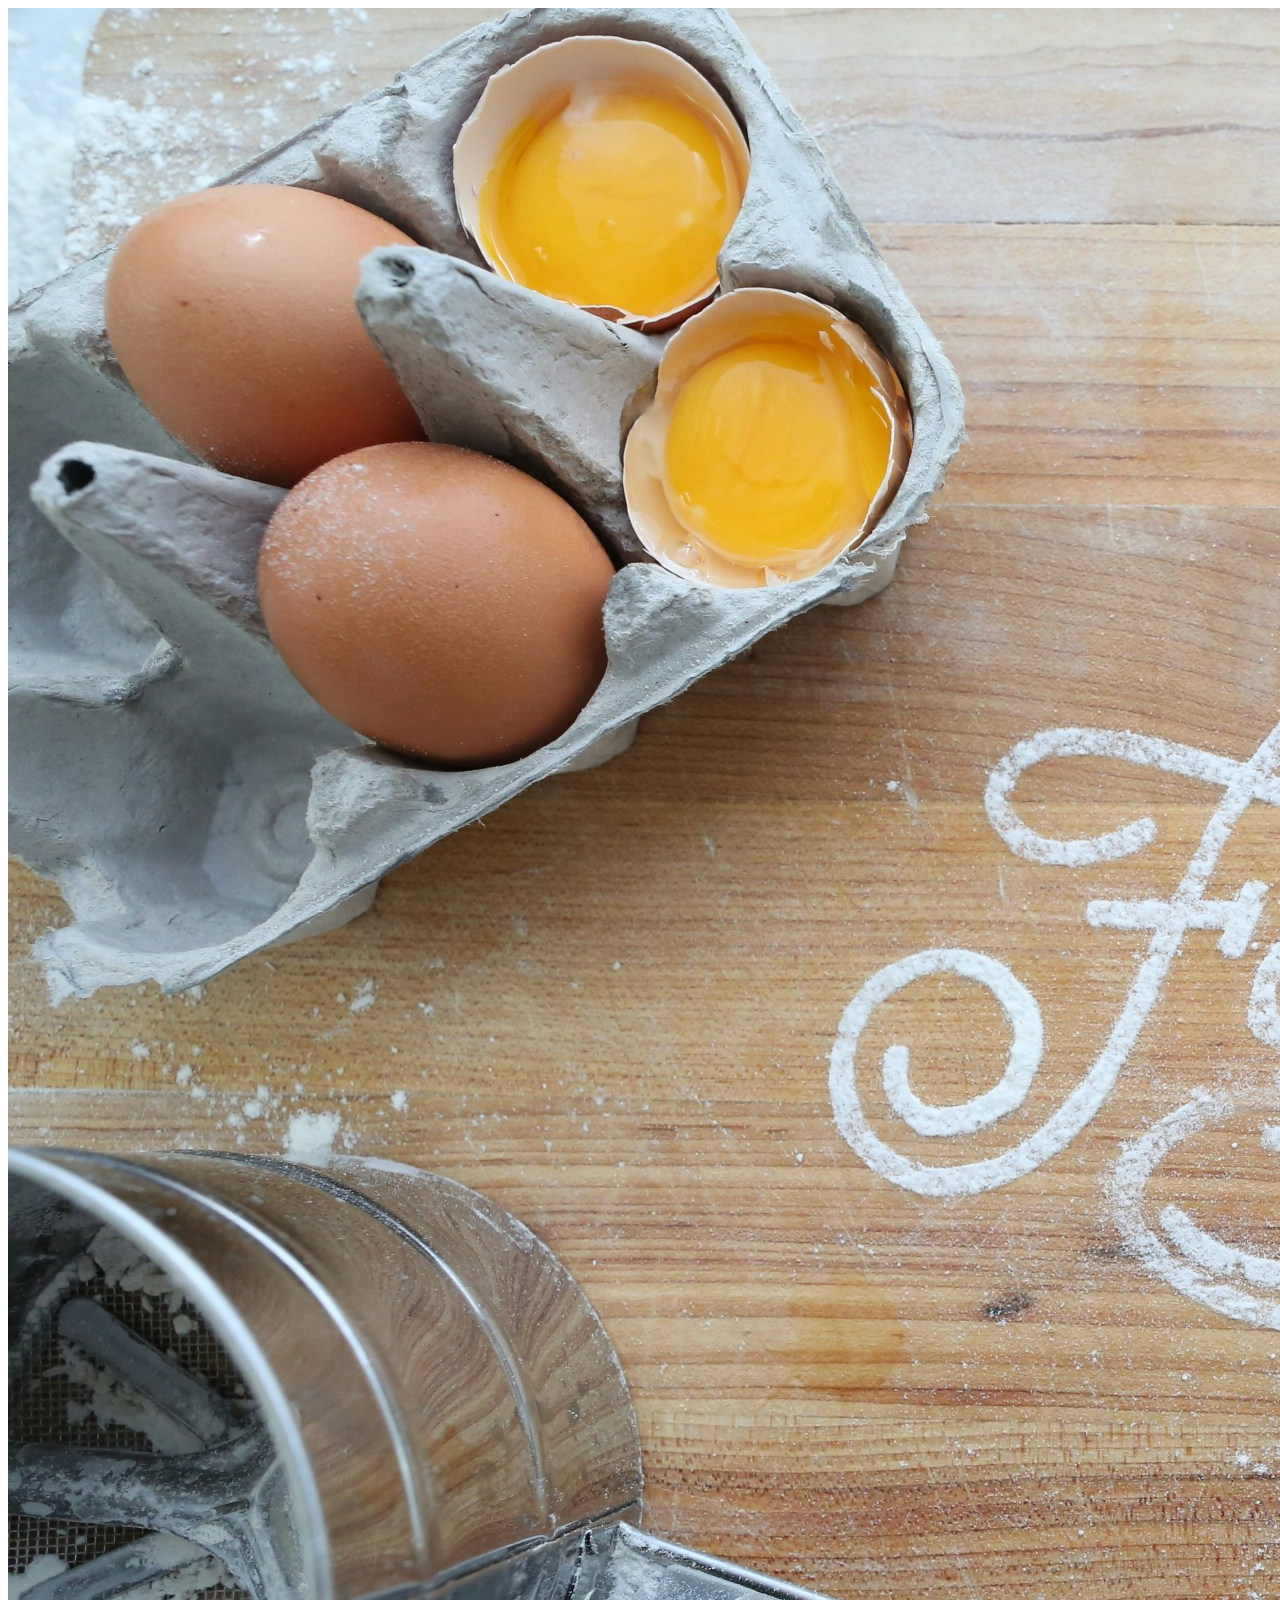
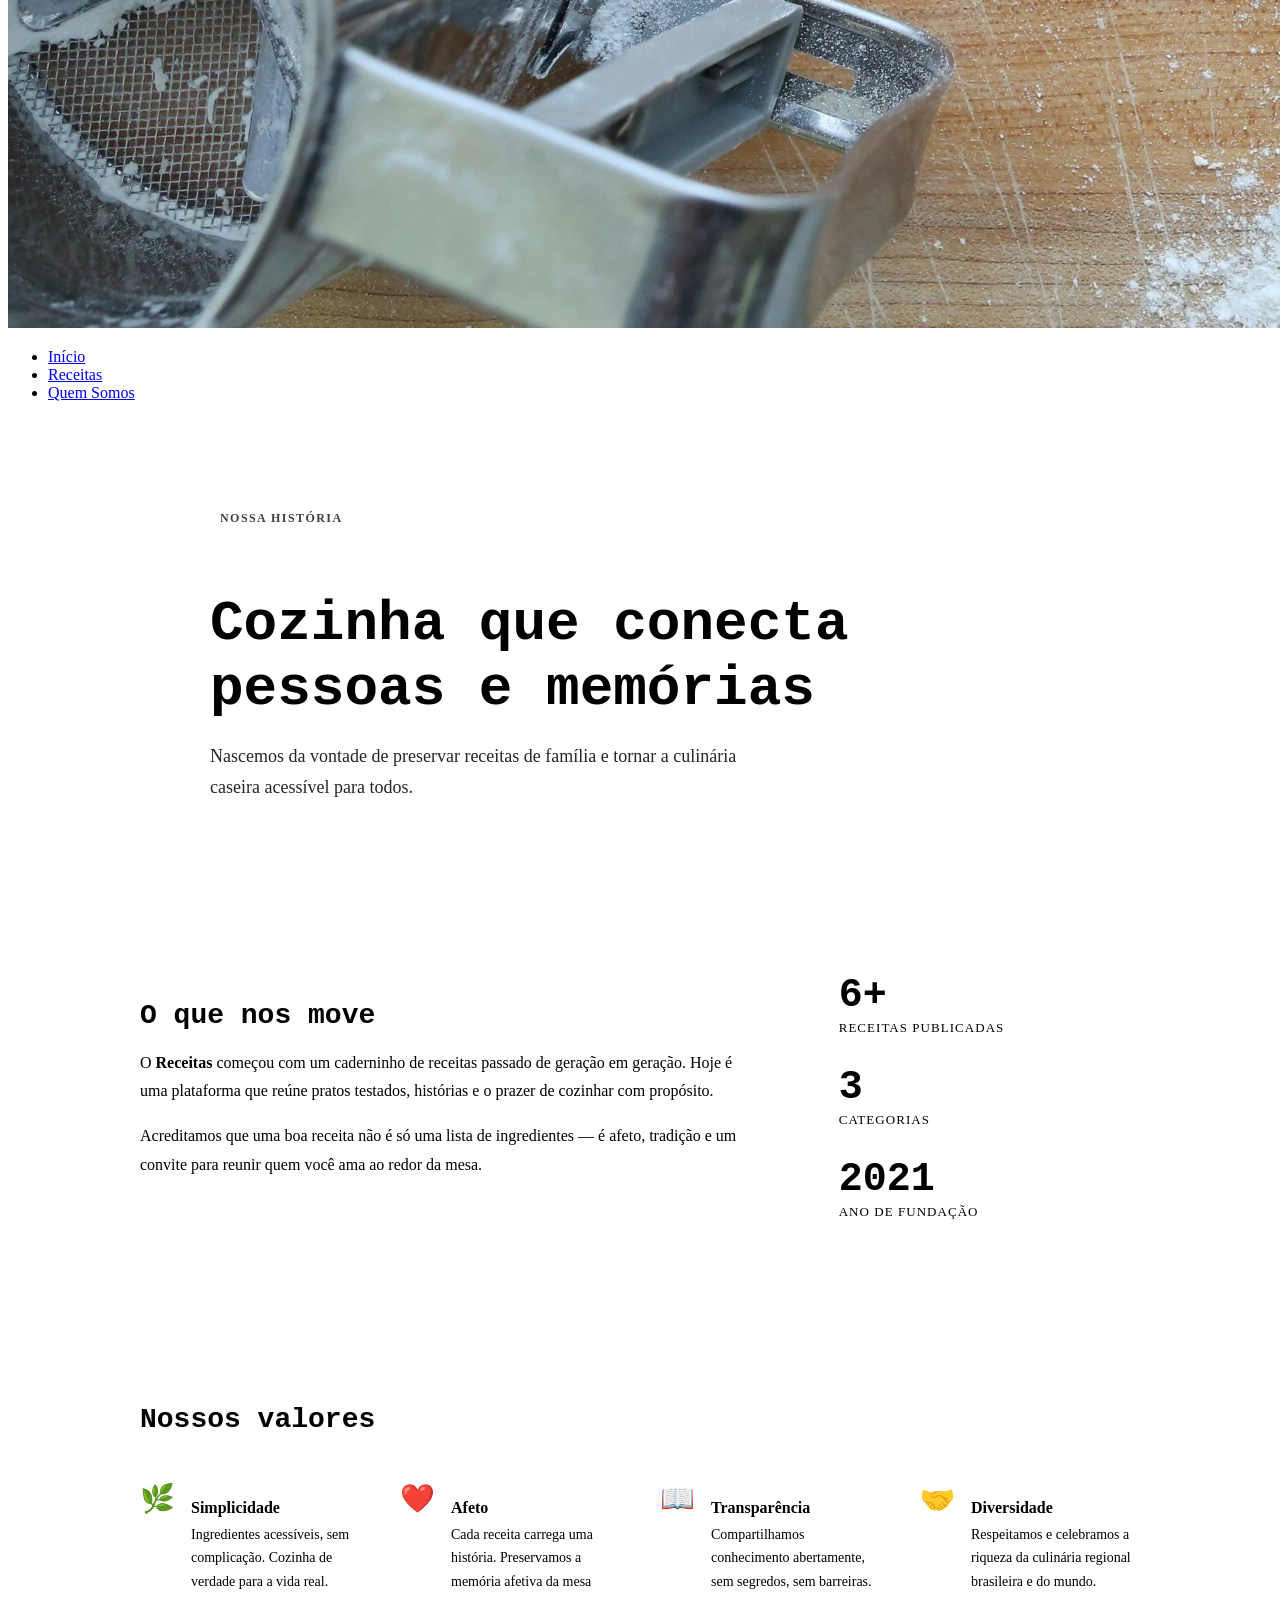
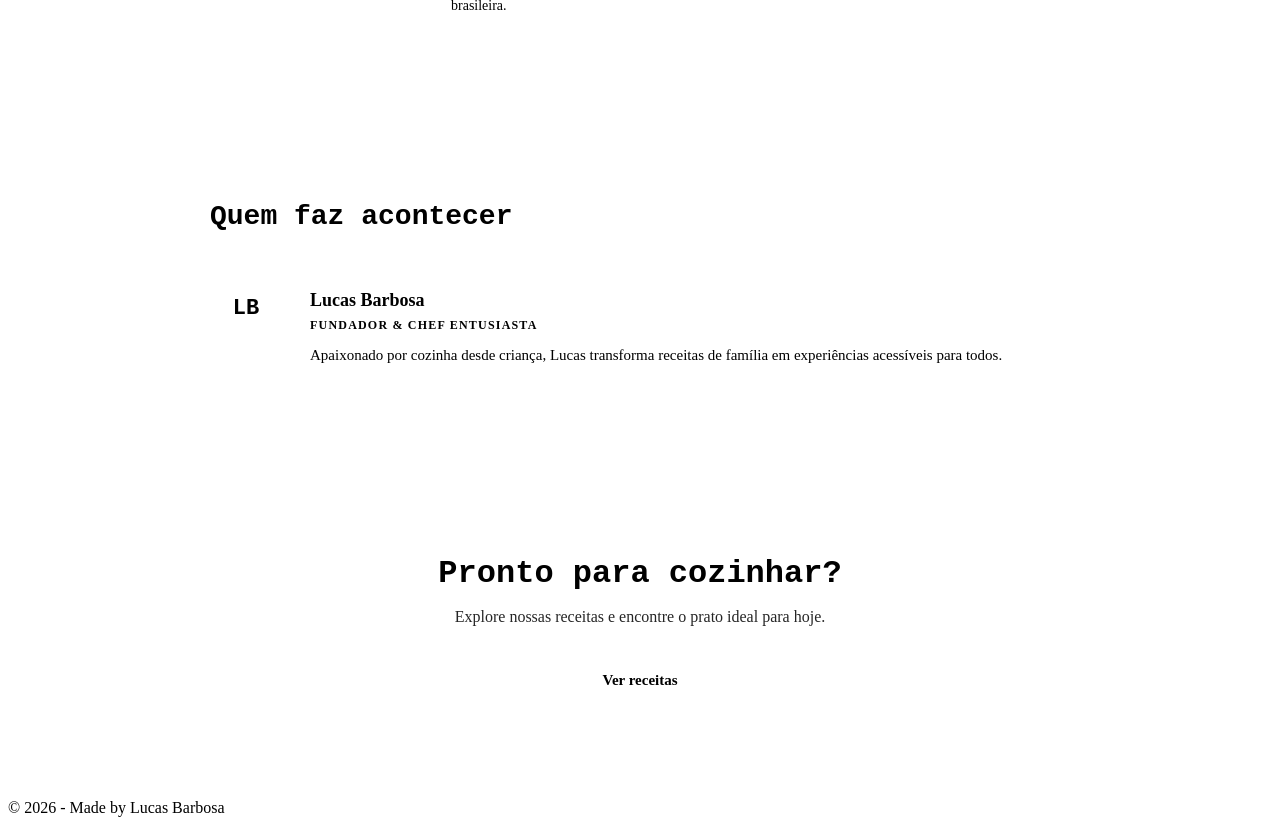
==== HTML/quem-somos.html @ 0a8a71ad "feat: adiciona página Quem Somos com layout editorial" ====
<!DOCTYPE html>
<html lang="pt-br">
<head>
    <meta charset="UTF-8">
    <meta name="viewport" content="width=device-width, initial-scale=1.0">
    <title>Quem Somos – Receitas</title>
    <link rel="stylesheet" href="../CSS/index.css">
    <link rel="stylesheet" href="../CSS/quem-somos.css">
</head>
<body>

<header>
    <nav>
        <div class="nav-logo">
            <img src="../images/logo.png" alt="Logo das Receitas">
        </div>
        <ul>
            <li><a href="../index.html">Início</a></li>
            <li><a href="../index.html#container-cards">Receitas</a></li>
            <li><a href="quem-somos.html" class="active">Quem Somos</a></li>
        </ul>
    </nav>
</header>

<main>

    <!-- Hero -->
    <section class="qs-hero">
        <div class="qs-hero-inner">
            <span class="qs-label">Nossa história</span>
            <h1>Cozinha que conecta<br>pessoas e memórias</h1>
            <p>Nascemos da vontade de preservar receitas de família e tornar a culinária caseira acessível para todos.</p>
        </div>
        <div class="qs-hero-bar"></div>
    </section>

    <!-- Missão + Números -->
    <section class="qs-about">
        <div class="qs-about-inner">
            <div class="qs-about-text">
                <h2>O que nos move</h2>
                <p>
                    O <strong>Receitas</strong> começou com um caderninho de receitas passado de geração em geração.
                    Hoje é uma plataforma que reúne pratos testados, histórias e o prazer de cozinhar com propósito.
                </p>
                <p>
                    Acreditamos que uma boa receita não é só uma lista de ingredientes — é afeto,
                    tradição e um convite para reunir quem você ama ao redor da mesa.
                </p>
            </div>
            <div class="qs-stats">
                <div class="qs-stat">
                    <span class="qs-stat-num">6+</span>
                    <span class="qs-stat-label">Receitas publicadas</span>
                </div>
                <div class="qs-stat">
                    <span class="qs-stat-num">3</span>
                    <span class="qs-stat-label">Categorias</span>
                </div>
                <div class="qs-stat">
                    <span class="qs-stat-num">2021</span>
                    <span class="qs-stat-label">Ano de fundação</span>
                </div>
            </div>
        </div>
    </section>

    <!-- Valores -->
    <section class="qs-values-section">
        <div class="qs-values-inner">
            <h2>Nossos valores</h2>
            <div class="qs-values-list">
                <div class="qs-value-item">
                    <div class="qs-value-icon">🌿</div>
                    <div>
                        <h3>Simplicidade</h3>
                        <p>Ingredientes acessíveis, sem complicação. Cozinha de verdade para a vida real.</p>
                    </div>
                </div>
                <div class="qs-value-item">
                    <div class="qs-value-icon">❤️</div>
                    <div>
                        <h3>Afeto</h3>
                        <p>Cada receita carrega uma história. Preservamos a memória afetiva da mesa brasileira.</p>
                    </div>
                </div>
                <div class="qs-value-item">
                    <div class="qs-value-icon">📖</div>
                    <div>
                        <h3>Transparência</h3>
                        <p>Compartilhamos conhecimento abertamente, sem segredos, sem barreiras.</p>
                    </div>
                </div>
                <div class="qs-value-item">
                    <div class="qs-value-icon">🤝</div>
                    <div>
                        <h3>Diversidade</h3>
                        <p>Respeitamos e celebramos a riqueza da culinária regional brasileira e do mundo.</p>
                    </div>
                </div>
            </div>
        </div>
    </section>

    <!-- Time -->
    <section class="qs-team-section">
        <div class="qs-team-inner">
            <h2>Quem faz acontecer</h2>
            <div class="qs-team-row">
                <div class="qs-team-member">
                    <div class="qs-avatar">LB</div>
                    <div class="qs-member-info">
                        <h3>Lucas Barbosa</h3>
                        <span class="qs-role">Fundador & Chef Entusiasta</span>
                        <p>Apaixonado por cozinha desde criança, Lucas transforma receitas de família em experiências acessíveis para todos.</p>
                    </div>
                </div>
            </div>
        </div>
    </section>

    <section class="qs-cta">
        <div class="qs-cta-inner">
            <h2>Pronto para cozinhar?</h2>
            <p>Explore nossas receitas e encontre o prato ideal para hoje.</p>
            <a href="../index.html#container-cards" class="qs-cta-btn">Ver receitas</a>
        </div>
    </section>

</main>

<footer class="app-footer">
    <div class="footer-content">
        <p>&copy; 2026 - Made by Lucas Barbosa</p>
    </div>
</footer>

<script src="../JS/dados.js"></script>
<script src="../JS/quem-somos.js"></script>

</body>
</html>
---- CSS/quem-somos.css ----
/* ===========================
   quem-somos.css
   Layout editorial — sem cards genéricos.
   Usa as variáveis de index.css (:root).
=========================== */

/* ---- Hero ---- */
.qs-hero {
    background-color: var(--primary-color);
    color: var(--nav-link-active-color);
    padding: 90px 2rem 0;
    position: relative;
    overflow: hidden;
}

.qs-hero-inner {
    max-width: 860px;
    margin: 0 auto;
    padding-bottom: 70px;
}

.qs-label {
    display: inline-block;
    font-size: 12px;
    font-weight: 600;
    letter-spacing: 0.12em;
    text-transform: uppercase;
    opacity: 0.75;
    margin-bottom: 20px;
    border-left: 3px solid var(--secondary-color);
    padding-left: 10px;
}

.qs-hero h1 {
    font-family: 'Courier New', Courier, monospace;
    font-size: clamp(32px, 5vw, 56px);
    font-weight: bold;
    line-height: 1.15;
    margin-bottom: 20px;
}

.qs-hero p {
    font-size: 18px;
    opacity: 0.85;
    max-width: 560px;
    line-height: 1.7;
}

.qs-hero-bar {
    height: 6px;
    background: var(--secondary-color);
    margin-top: 0;
}

/* ---- About / Missão + Números ---- */
.qs-about {
    background-color: var(--background-color);
    padding: 80px 2rem;
}

.qs-about-inner {
    max-width: 1000px;
    margin: 0 auto;
    display: flex;
    gap: 64px;
    align-items: flex-start;
    flex-wrap: wrap;
}

.qs-about-text {
    flex: 2;
    min-width: 260px;
}

.qs-about-text h2 {
    font-family: 'Courier New', Courier, monospace;
    font-size: 28px;
    color: var(--primary-color);
    margin-bottom: 18px;
}

.qs-about-text p {
    font-size: 16px;
    color: var(--card-desc-color);
    line-height: 1.8;
    margin-bottom: 14px;
}

.qs-about-text strong {
    color: var(--text-color);
}

.qs-stats {
    flex: 1;
    min-width: 200px;
    display: flex;
    flex-direction: column;
    gap: 32px;
    border-left: 2px solid var(--primary-color);
    padding-left: 32px;
}

.qs-stat {
    display: flex;
    flex-direction: column;
    gap: 4px;
}

.qs-stat-num {
    font-family: 'Courier New', Courier, monospace;
    font-size: 40px;
    font-weight: bold;
    color: var(--primary-color);
    line-height: 1;
}

.qs-stat-label {
    font-size: 13px;
    color: var(--card-desc-color);
    text-transform: uppercase;
    letter-spacing: 0.08em;
}

/* ---- Valores ---- */
.qs-values-section {
    background-color: var(--header-bg);
    border-top: 1px solid var(--header-border);
    border-bottom: 1px solid var(--header-border);
    padding: 80px 2rem;
}

.qs-values-inner {
    max-width: 1000px;
    margin: 0 auto;
}

.qs-values-inner h2 {
    font-family: 'Courier New', Courier, monospace;
    font-size: 28px;
    color: var(--primary-color);
    margin-bottom: 48px;
}

.qs-values-list {
    display: grid;
    grid-template-columns: repeat(auto-fit, minmax(220px, 1fr));
    gap: 40px;
}

.qs-value-item {
    display: flex;
    gap: 16px;
    align-items: flex-start;
}

.qs-value-icon {
    font-size: 28px;
    line-height: 1;
    flex-shrink: 0;
    margin-top: 2px;
}

.qs-value-item h3 {
    font-size: 16px;
    font-weight: 700;
    color: var(--text-color);
    margin-bottom: 6px;
}

.qs-value-item p {
    font-size: 14px;
    color: var(--card-desc-color);
    line-height: 1.7;
    margin: 0;
}

/* ---- Time ---- */
.qs-team-section {
    background-color: var(--background-color);
    padding: 80px 2rem;
}

.qs-team-inner {
    max-width: 860px;
    margin: 0 auto;
}

.qs-team-inner h2 {
    font-family: 'Courier New', Courier, monospace;
    font-size: 28px;
    color: var(--primary-color);
    margin-bottom: 40px;
}

.qs-team-row {
    display: flex;
    flex-direction: column;
    gap: 32px;
}

.qs-team-member {
    display: flex;
    gap: 28px;
    align-items: flex-start;
    padding-bottom: 32px;
    border-bottom: 1px solid var(--header-border);
}

.qs-team-member:last-child {
    border-bottom: none;
    padding-bottom: 0;
}

.qs-avatar {
    width: 72px;
    height: 72px;
    border-radius: 50%;
    background-color: var(--primary-color);
    color: var(--nav-link-active-color);
    font-family: 'Courier New', Courier, monospace;
    font-size: 22px;
    font-weight: bold;
    display: flex;
    align-items: center;
    justify-content: center;
    flex-shrink: 0;
}

.qs-member-info h3 {
    font-size: 18px;
    font-weight: 700;
    color: var(--text-color);
    margin-bottom: 4px;
}

.qs-role {
    display: inline-block;
    font-size: 12px;
    font-weight: 600;
    letter-spacing: 0.1em;
    text-transform: uppercase;
    color: var(--primary-color);
    margin-bottom: 10px;
}

.qs-member-info p {
    font-size: 15px;
    color: var(--card-desc-color);
    line-height: 1.7;
    margin: 0;
}

/* ---- CTA ---- */
.qs-cta {
    background-color: var(--primary-color);
    padding: 80px 2rem;
    text-align: center;
    color: var(--nav-link-active-color);
}

.qs-cta-inner {
    max-width: 600px;
    margin: 0 auto;
}

.qs-cta h2 {
    font-family: 'Courier New', Courier, monospace;
    font-size: 32px;
    margin-bottom: 12px;
}

.qs-cta p {
    font-size: 16px;
    opacity: 0.85;
    margin-bottom: 32px;
}

.qs-cta-btn {
    display: inline-block;
    background-color: var(--secondary-color);
    color: var(--nav-link-active-color);
    text-decoration: none;
    font-size: 15px;
    font-weight: 600;
    padding: 14px 36px;
    border-radius: 4px;
    transition: background-color 0.3s ease, transform 0.2s ease;
}

.qs-cta-btn:hover {
    background-color: var(--card-btn-hover-color);
    transform: translateY(-2px);
}

/* ---- Responsivo ---- */
@media (max-width: 640px) {
    .qs-about-inner {
        flex-direction: column;
        gap: 40px;
    }

    .qs-stats {
        border-left: none;
        padding-left: 0;
        border-top: 2px solid var(--primary-color);
        padding-top: 32px;
        flex-direction: row;
        flex-wrap: wrap;
        gap: 24px;
    }

    .qs-team-member {
        flex-direction: column;
        align-items: center;
        text-align: center;
    }
}
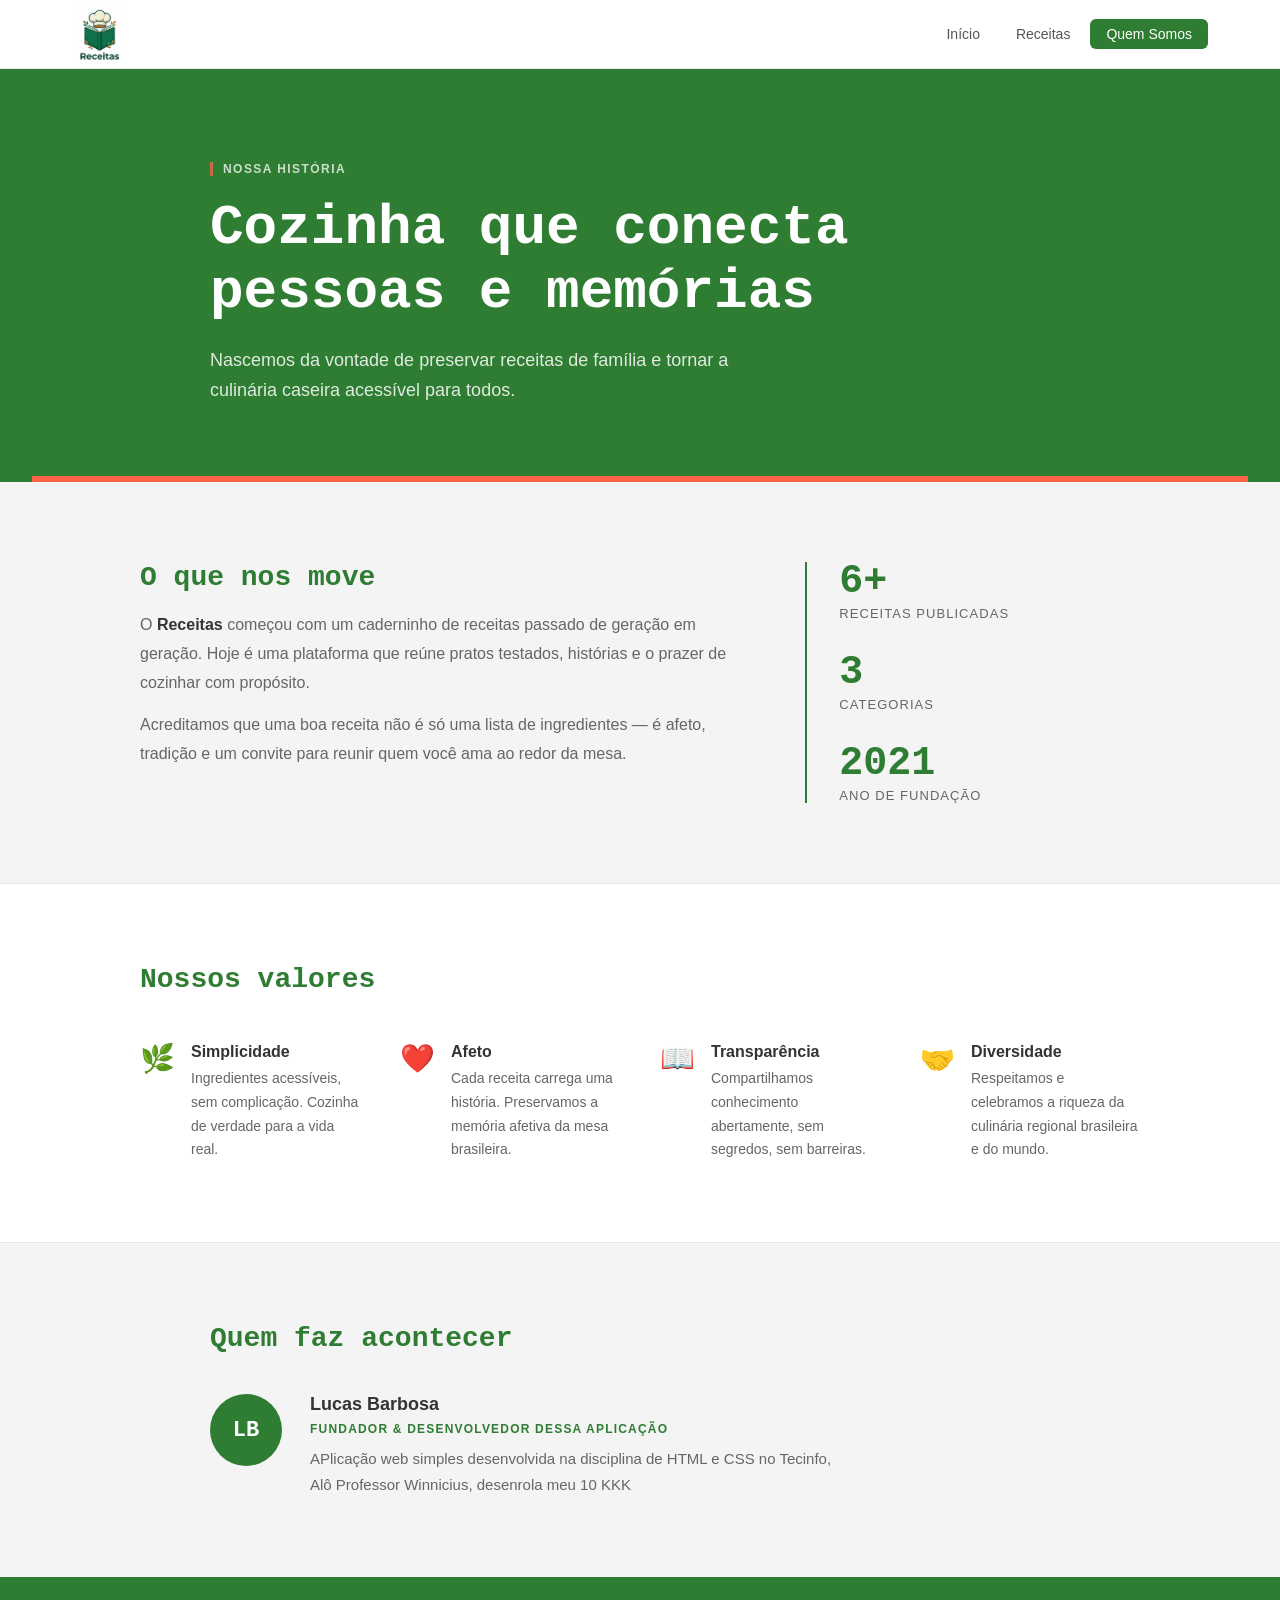
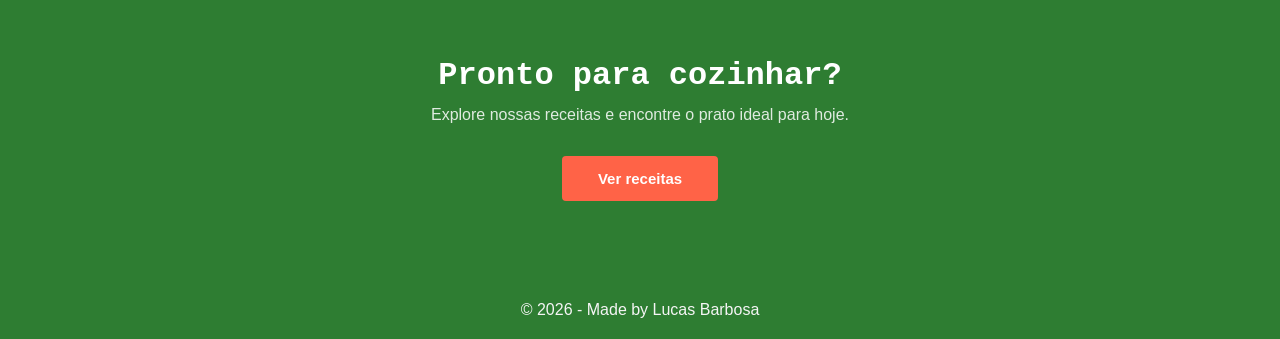
==== commit c0480686: "feat: Adicionando Logomarca Personalizada" ====
--- a/HTML/quem-somos.html
+++ b/HTML/quem-somos.html
@@ -111,8 +111,9 @@
                     <div class="qs-avatar">LB</div>
                     <div class="qs-member-info">
                         <h3>Lucas Barbosa</h3>
-                        <span class="qs-role">Fundador & Chef Entusiasta</span>
-                        <p>Apaixonado por cozinha desde criança, Lucas transforma receitas de família em experiências acessíveis para todos.</p>
+                        <span class="qs-role">Fundador & Desenvolvedor dessa Aplicação</span>
+                        <p>APlicação web simples desenvolvida na disciplina de HTML e CSS no Tecinfo, <br>
+                            Alô Professor Winnicius, desenrola meu 10 KKK</p>
                     </div>
                 </div>
             </div>
--- a/CSS/index.css
+++ b/CSS/index.css
@@ -0,0 +1,219 @@
+:root {
+    --primary-color: #2e7d32;
+    --secondary-color: #ff6347;
+    --background-color: #f4f4f4;
+    --text-color: #333;
+    --header-bg: #ffffff;
+    --header-border: #e8e8e8;
+    --card-bg: #fff;
+    --card-shadow: rgba(0, 0, 0, 0.1);
+    --card-hover-shadow: rgba(0, 0, 0, 0.2);
+
+    --nav-link-color: #555;
+    --nav-link-hover-bg: #e8e8e8;
+    --nav-link-hover-color: #1b1b1b;
+    --nav-link-active-color: #fff;
+    --banner-text-color: #fff;
+    --card-desc-color: #666;
+    --card-btn-hover-color: #ff4500;
+    --footer-bg: var(--primary-color);
+    --footer-text-color: whitesmoke;
+    --text-shadow-banner: rgba(0, 0, 0, 0.9);
+}
+
+
+* {
+    margin: 0;
+    padding: 0;
+    box-sizing: border-box;
+}
+
+body {
+    font-family: 'Arial', sans-serif;
+    background-color: var(--background-color);
+    color: var(--text-color);
+}
+
+/* Header Styles */
+
+header {
+    background: var(--header-bg);
+    border-bottom: 1px solid var(--header-border);
+    position: sticky;
+    top: 0;
+    z-index: 100;
+}
+
+header nav {
+    max-width: 1200px;
+    margin: 0 auto;
+    padding: 0 2rem;
+    height: 68px;
+    display: flex;
+    justify-content: space-between;
+    align-items: center;
+    gap: 2rem;
+}
+
+.nav-logo {
+    display: flex;
+    align-items: center;
+    gap: 10px;
+}
+
+.nav-logo img {
+    height: 60px;
+    width: auto;
+}
+
+
+header nav ul {
+    list-style: none;
+    display: flex;
+    gap: 4px;
+    margin: 0;
+    padding: 0;
+}
+
+header nav ul a {
+    text-decoration: none;
+    font-size: 14px;
+    color: var(--nav-link-color);
+    padding: 7px 16px;
+    border-radius: 6px;
+    transition: background 0.2s, color 0.2s;
+}
+
+header nav ul a:focus { outline: none; }
+
+header nav ul a:hover {
+    background: var(--nav-link-hover-bg);
+    color: var(--nav-link-hover-color);
+}
+
+header nav ul a.active {
+    background: var(--primary-color);
+    color: var(--nav-link-active-color);
+    font-weight: 500;
+}
+
+
+/* Banner Styles */
+
+.banner-container {
+    position: relative;
+    height: 100vh;
+}
+
+.parallax {
+    position: absolute;
+    inset: 0;
+    background-attachment: fixed;
+    background-position: center;
+    background-repeat: no-repeat;
+    background-size: cover;
+    opacity: 0;
+    transition: opacity 1.5s ease;
+    z-index: 0;
+}
+
+.parallax.active {
+    opacity: 1;
+}
+
+
+.banner-content {
+    position: relative;
+    z-index: 1;
+    height: 100vh;
+    display: flex;
+    align-items: center;
+    justify-content: center;
+    color: var(--banner-text-color);
+    font-size: 57px;
+    font-weight: bold;
+    text-shadow: 4px 4px 12px var(--text-shadow-banner);
+    font-style: italic;
+    font-family: 'Courier New', Courier, monospace;
+}
+
+
+/* Card Styles */
+
+.container-cards {
+    display: flex;      
+    flex-direction: row;
+    flex-wrap: wrap;        
+    gap: 20px;       
+    justify-content: center; 
+    padding: 20px;
+}
+
+.card {
+    background-color: var(--card-bg);
+    border-radius: 16px;
+    box-shadow: 0 4px 8px var(--card-shadow);
+    overflow: hidden;
+    width: 300px;         
+    height: 350px;       
+    display: flex;
+    flex-direction: column; 
+    align-items: center;
+    /* CORRIGIDO: transition movida para cá, para que a animação funcione na entrada e na saída do hover */
+    transition: transform 0.3s ease, box-shadow 0.3s ease;
+}
+
+.card:hover {
+    transform: translateY(-10px);
+    box-shadow: 0 8px 16px var(--card-hover-shadow);
+}
+
+.card img {
+    width: 100%;
+    height: 180px;
+    object-fit: cover;
+    display: block; 
+}
+
+.card-btn {
+    background-color: var(--secondary-color);
+    color: var(--nav-link-active-color);
+    border: none;
+    padding: 10px 20px;
+    margin-top: auto; 
+    cursor: pointer;
+    font-size: 16px;
+    transition: background-color 0.3s ease;
+    width: 100%;
+}
+
+.card-btn:hover {
+    background-color: var(--card-btn-hover-color);
+}
+
+.card h2 {
+   margin: 2vh;
+}
+
+.card-desc {
+    padding: 0 20px;
+    text-align: center;
+    font-size: 16px;
+    color: var(--card-desc-color);
+}
+
+
+/* Footer */
+.app-footer {
+    background-color: var(--footer-bg);
+    text-align: center;
+    color: var(--footer-text-color);
+    padding: 20px 0;
+}
+
+/* CORRIGIDO: adicionado estilo para .footer-content, que existia no HTML mas sem regra CSS */
+.footer-content {
+    max-width: 1200px;
+    margin: 0 auto;
+    padding: 0 2rem;
+}
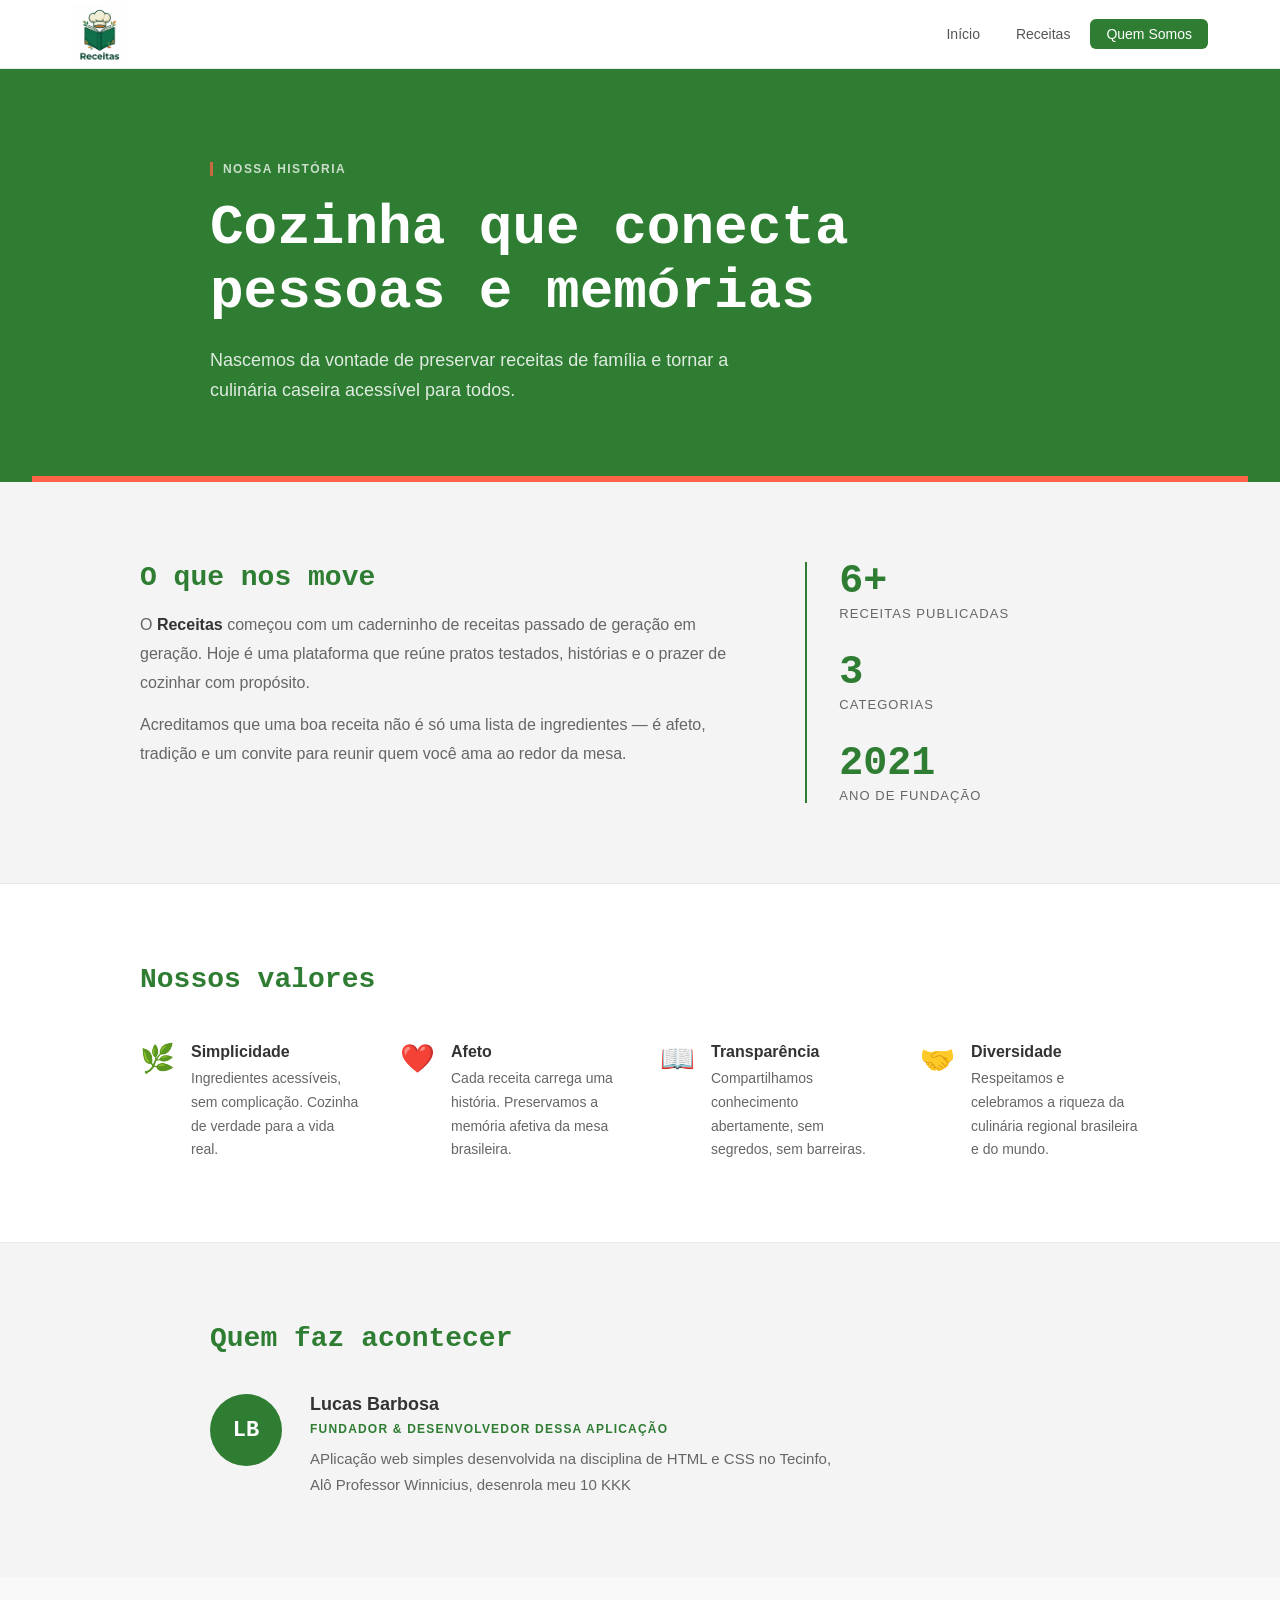
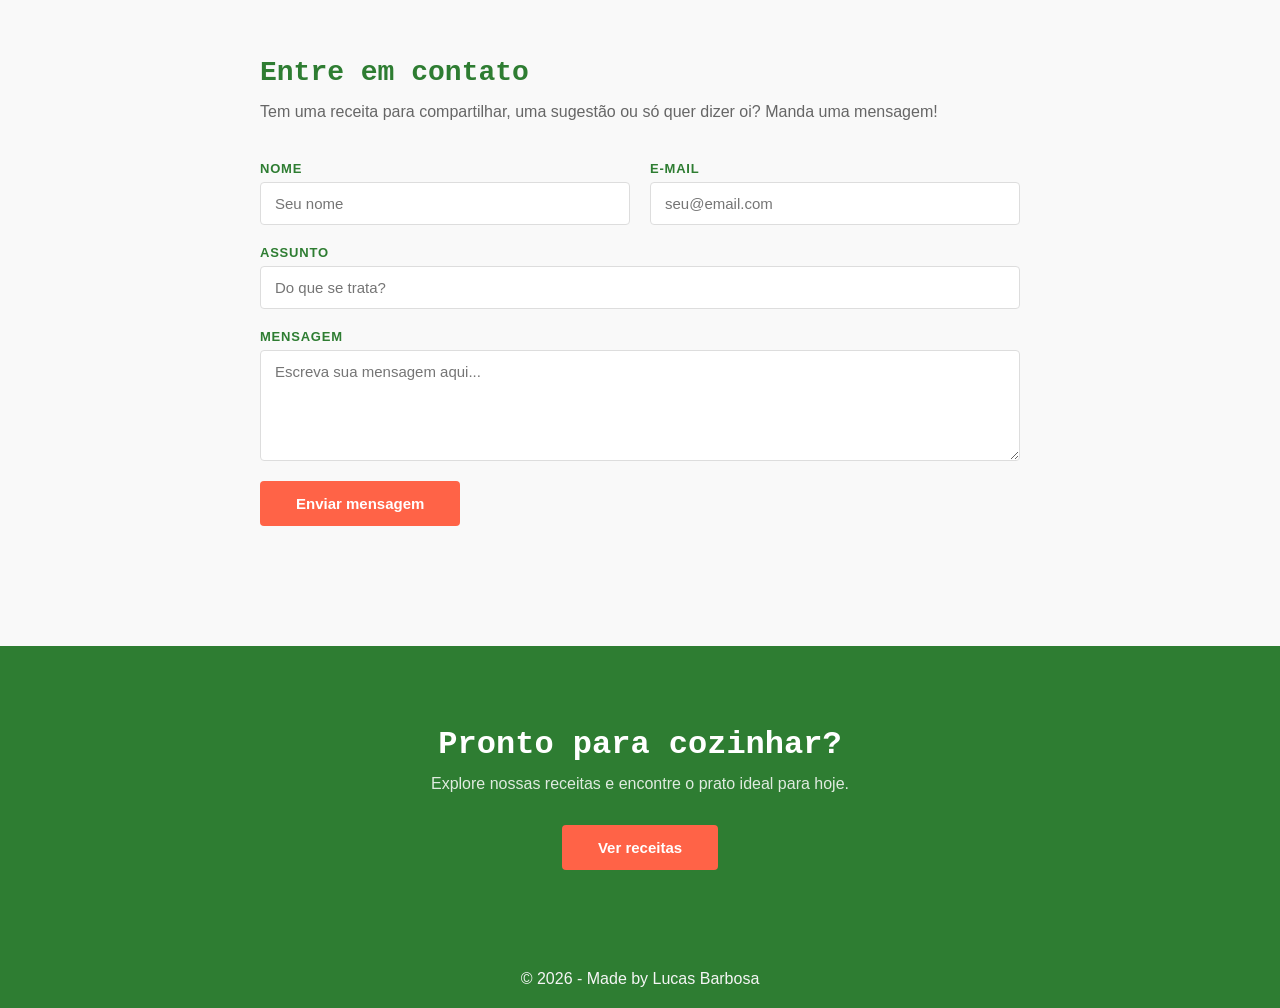
==== commit 425d5ca9: "feat: Implementando formulário de contato na aba 'Quem somos'" ====
--- a/HTML/quem-somos.html
+++ b/HTML/quem-somos.html
@@ -120,6 +120,37 @@
         </div>
     </section>
 
+    <!-- Contato -->
+    <section class="qs-contact-section">
+        <div class="qs-contact-inner">
+            <h2>Entre em contato</h2>
+            <p>Tem uma receita para compartilhar, uma sugestão ou só quer dizer oi? Manda uma mensagem!</p>
+
+            <div class="qs-contact-form">
+                <div class="qs-form-row">
+                    <div class="qs-form-group">
+                        <label for="contact-name">Nome</label>
+                        <input type="text" id="contact-name" placeholder="Seu nome">
+                    </div>
+                    <div class="qs-form-group">
+                        <label for="contact-email">E-mail</label>
+                        <input type="email" id="contact-email" placeholder="seu@email.com">
+                    </div>
+                </div>
+                <div class="qs-form-group">
+                    <label for="contact-subject">Assunto</label>
+                    <input type="text" id="contact-subject" placeholder="Do que se trata?">
+                </div>
+                <div class="qs-form-group">
+                    <label for="contact-message">Mensagem</label>
+                    <textarea id="contact-message" rows="5" placeholder="Escreva sua mensagem aqui..."></textarea>
+                </div>
+                <button class="qs-contact-btn" onclick="enviarContato()">Enviar mensagem</button>
+                <p class="qs-contact-feedback" id="contact-feedback"></p>
+            </div>
+        </div>
+    </section>
+
     <section class="qs-cta">
         <div class="qs-cta-inner">
             <h2>Pronto para cozinhar?</h2>
--- a/CSS/index.css
+++ b/CSS/index.css
@@ -159,7 +159,6 @@
     display: flex;
     flex-direction: column; 
     align-items: center;
-    /* CORRIGIDO: transition movida para cá, para que a animação funcione na entrada e na saída do hover */
     transition: transform 0.3s ease, box-shadow 0.3s ease;
 }
 
@@ -211,7 +210,6 @@
     padding: 20px 0;
 }
 
-/* CORRIGIDO: adicionado estilo para .footer-content, que existia no HTML mas sem regra CSS */
 .footer-content {
     max-width: 1200px;
     margin: 0 auto;
--- a/CSS/quem-somos.css
+++ b/CSS/quem-somos.css
@@ -1,10 +1,9 @@
-/* ===========================
-   quem-somos.css
+/* 
    Layout editorial — sem cards genéricos.
    Usa as variáveis de index.css (:root).
-=========================== */
-
-/* ---- Hero ---- */
+ */
+
+/*  Hero  */
 .qs-hero {
     background-color: var(--primary-color);
     color: var(--nav-link-active-color);
@@ -52,7 +51,7 @@
     margin-top: 0;
 }
 
-/* ---- About / Missão + Números ---- */
+/*  About / Missão + Números  */
 .qs-about {
     background-color: var(--background-color);
     padding: 80px 2rem;
@@ -121,7 +120,7 @@
     letter-spacing: 0.08em;
 }
 
-/* ---- Valores ---- */
+/*  Valores  */
 .qs-values-section {
     background-color: var(--header-bg);
     border-top: 1px solid var(--header-border);
@@ -250,7 +249,7 @@
     margin: 0;
 }
 
-/* ---- CTA ---- */
+/*  CTA  */
 .qs-cta {
     background-color: var(--primary-color);
     padding: 80px 2rem;
@@ -292,7 +291,101 @@
     transform: translateY(-2px);
 }
 
-/* ---- Responsivo ---- */
+/*  Contato  */
+.qs-contact-section {
+    padding: 80px 2rem;
+    background-color: var(--bg-color, #f9f9f9);
+}
+
+.qs-contact-inner {
+    max-width: 760px;
+    margin: 0 auto;
+}
+
+.qs-contact-inner h2 {
+    font-family: 'Courier New', Courier, monospace;
+    font-size: 28px;
+    color: var(--primary-color);
+    margin-bottom: 10px;
+}
+
+.qs-contact-inner > p {
+    font-size: 16px;
+    color: var(--card-desc-color);
+    margin-bottom: 36px;
+    line-height: 1.7;
+}
+
+.qs-contact-form {
+    display: flex;
+    flex-direction: column;
+    gap: 20px;
+}
+
+.qs-form-row {
+    display: flex;
+    gap: 20px;
+}
+
+.qs-form-group {
+    display: flex;
+    flex-direction: column;
+    gap: 6px;
+    flex: 1;
+}
+
+.qs-form-group label {
+    font-size: 13px;
+    font-weight: 600;
+    letter-spacing: 0.06em;
+    text-transform: uppercase;
+    color: var(--primary-color);
+}
+
+.qs-form-group input,
+.qs-form-group textarea {
+    padding: 12px 14px;
+    border: 1.5px solid #ddd;
+    border-radius: 4px;
+    font-size: 15px;
+    font-family: inherit;
+    color: #333;
+    background: #fff;
+    transition: border-color 0.25s ease;
+    resize: vertical;
+}
+
+.qs-form-group input:focus,
+.qs-form-group textarea:focus {
+    outline: none;
+    border-color: var(--primary-color);
+}
+
+.qs-contact-btn {
+    align-self: flex-start;
+    background-color: var(--secondary-color);
+    color: #fff;
+    border: none;
+    padding: 14px 36px;
+    font-size: 15px;
+    font-weight: 600;
+    border-radius: 4px;
+    cursor: pointer;
+    transition: background-color 0.3s ease, transform 0.2s ease;
+}
+
+.qs-contact-btn:hover {
+    background-color: var(--card-btn-hover-color, #e5533d);
+    transform: translateY(-2px);
+}
+
+.qs-contact-feedback {
+    font-size: 14px;
+    color: var(--primary-color);
+    min-height: 20px;
+}
+
+/*  Responsivo  */
 @media (max-width: 640px) {
     .qs-about-inner {
         flex-direction: column;
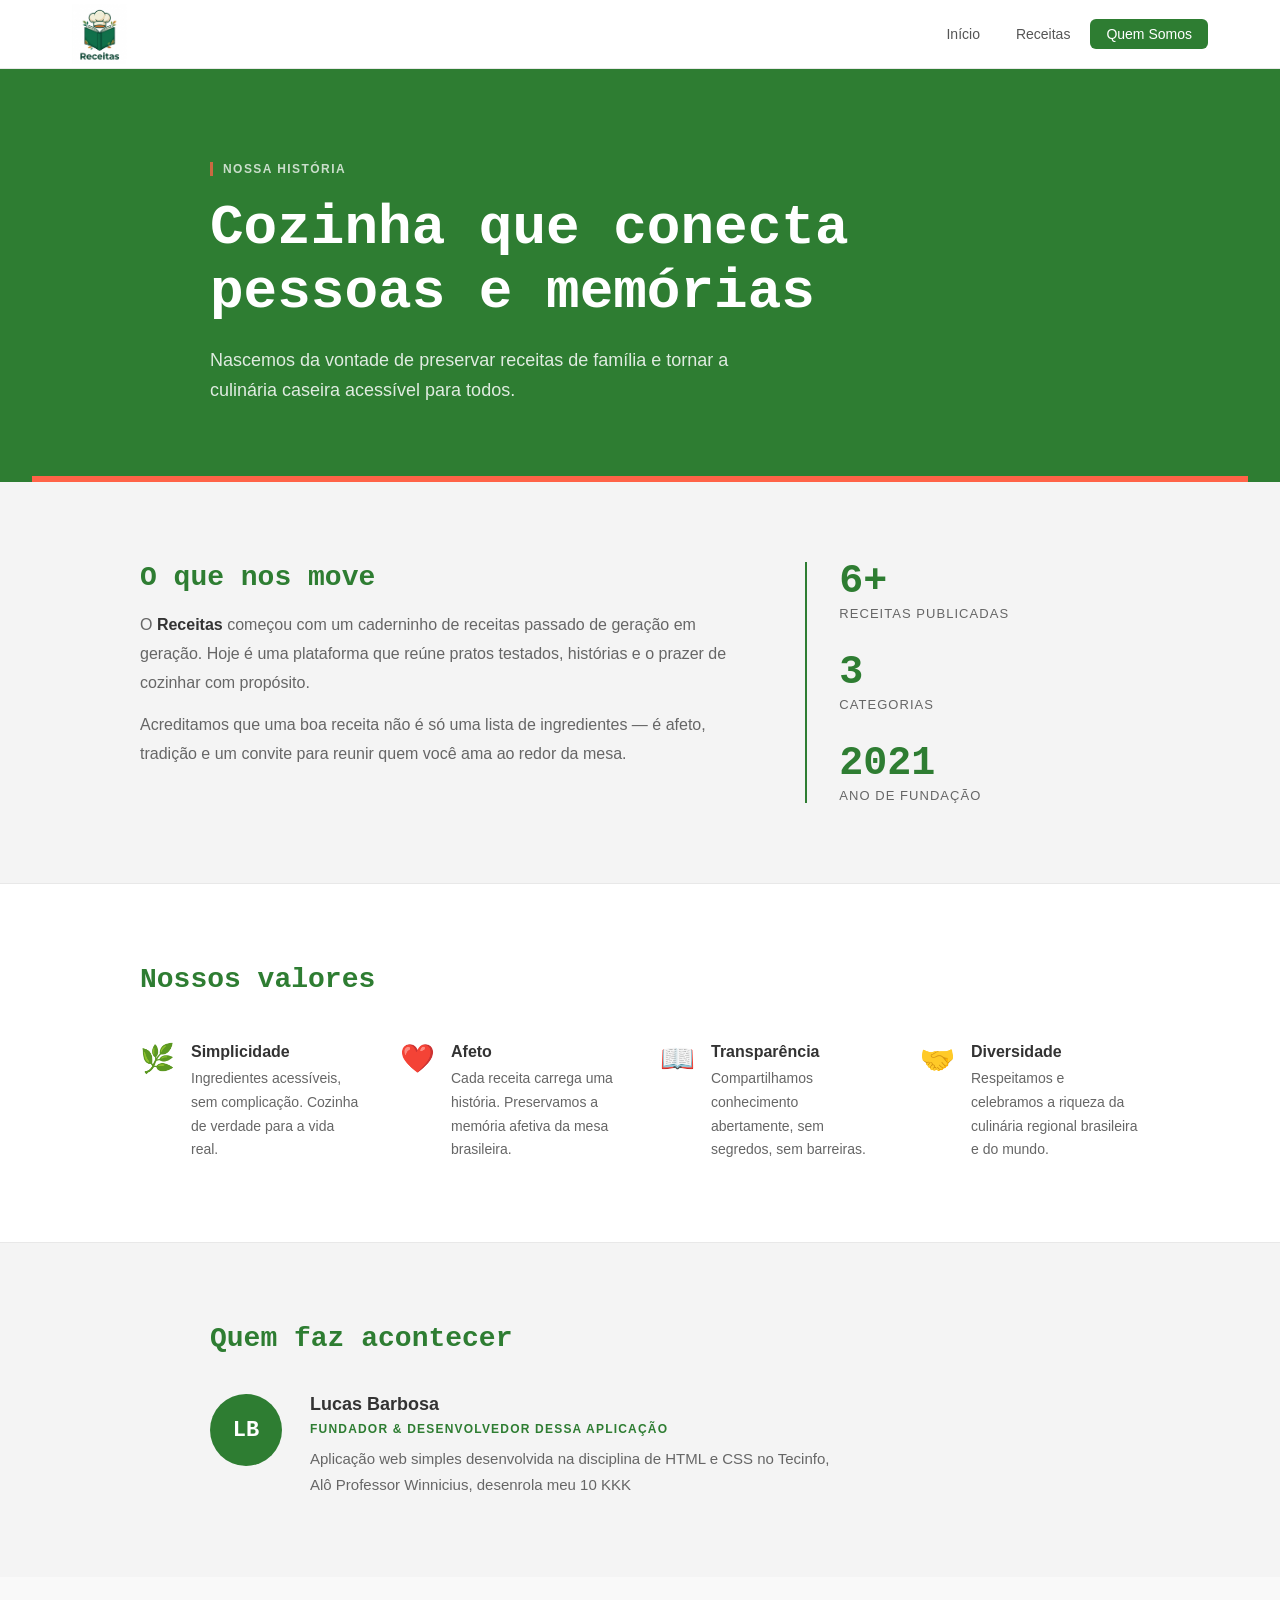
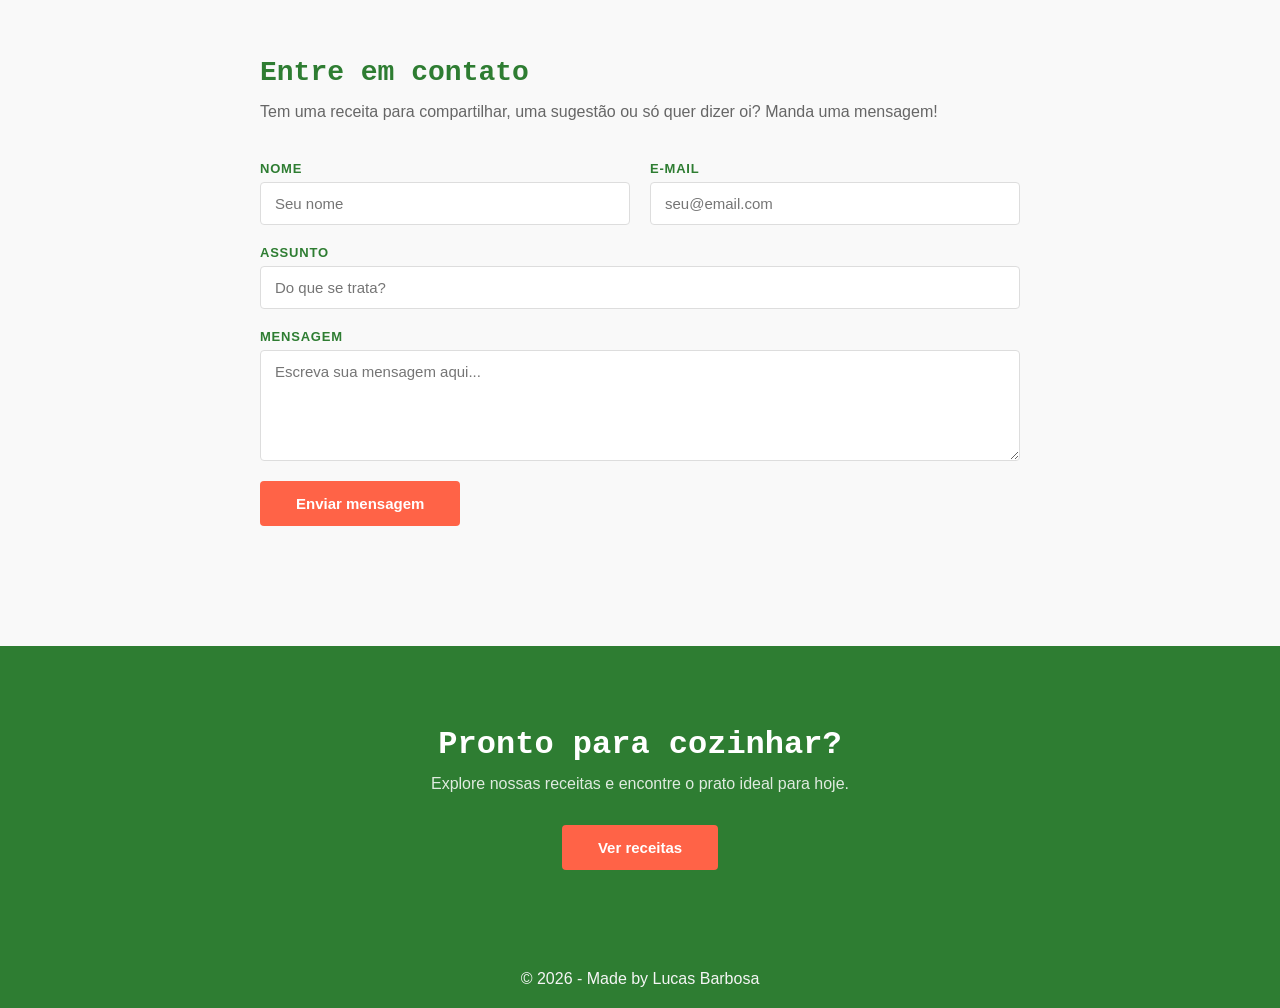
==== commit e02722ae: "feat: Implementando transições suaves nas mudanças de página/aba" ====
--- a/HTML/quem-somos.html
+++ b/HTML/quem-somos.html
@@ -15,7 +15,7 @@
             <img src="../images/logo.png" alt="Logo das Receitas">
         </div>
         <ul>
-            <li><a href="../index.html">Início</a></li>
+            <li><a href="../index.html#">Início</a></li>
             <li><a href="../index.html#container-cards">Receitas</a></li>
             <li><a href="quem-somos.html" class="active">Quem Somos</a></li>
         </ul>
@@ -112,7 +112,7 @@
                     <div class="qs-member-info">
                         <h3>Lucas Barbosa</h3>
                         <span class="qs-role">Fundador & Desenvolvedor dessa Aplicação</span>
-                        <p>APlicação web simples desenvolvida na disciplina de HTML e CSS no Tecinfo, <br>
+                        <p>Aplicação web simples desenvolvida na disciplina de HTML e CSS no Tecinfo, <br>
                             Alô Professor Winnicius, desenrola meu 10 KKK</p>
                     </div>
                 </div>
--- a/CSS/index.css
+++ b/CSS/index.css
@@ -28,6 +28,14 @@
     box-sizing: border-box;
 }
 
+html {
+    scroll-behavior: smooth;
+}
+
+@view-transition {
+    navigation: auto;
+}
+
 body {
     font-family: 'Arial', sans-serif;
     background-color: var(--background-color);
